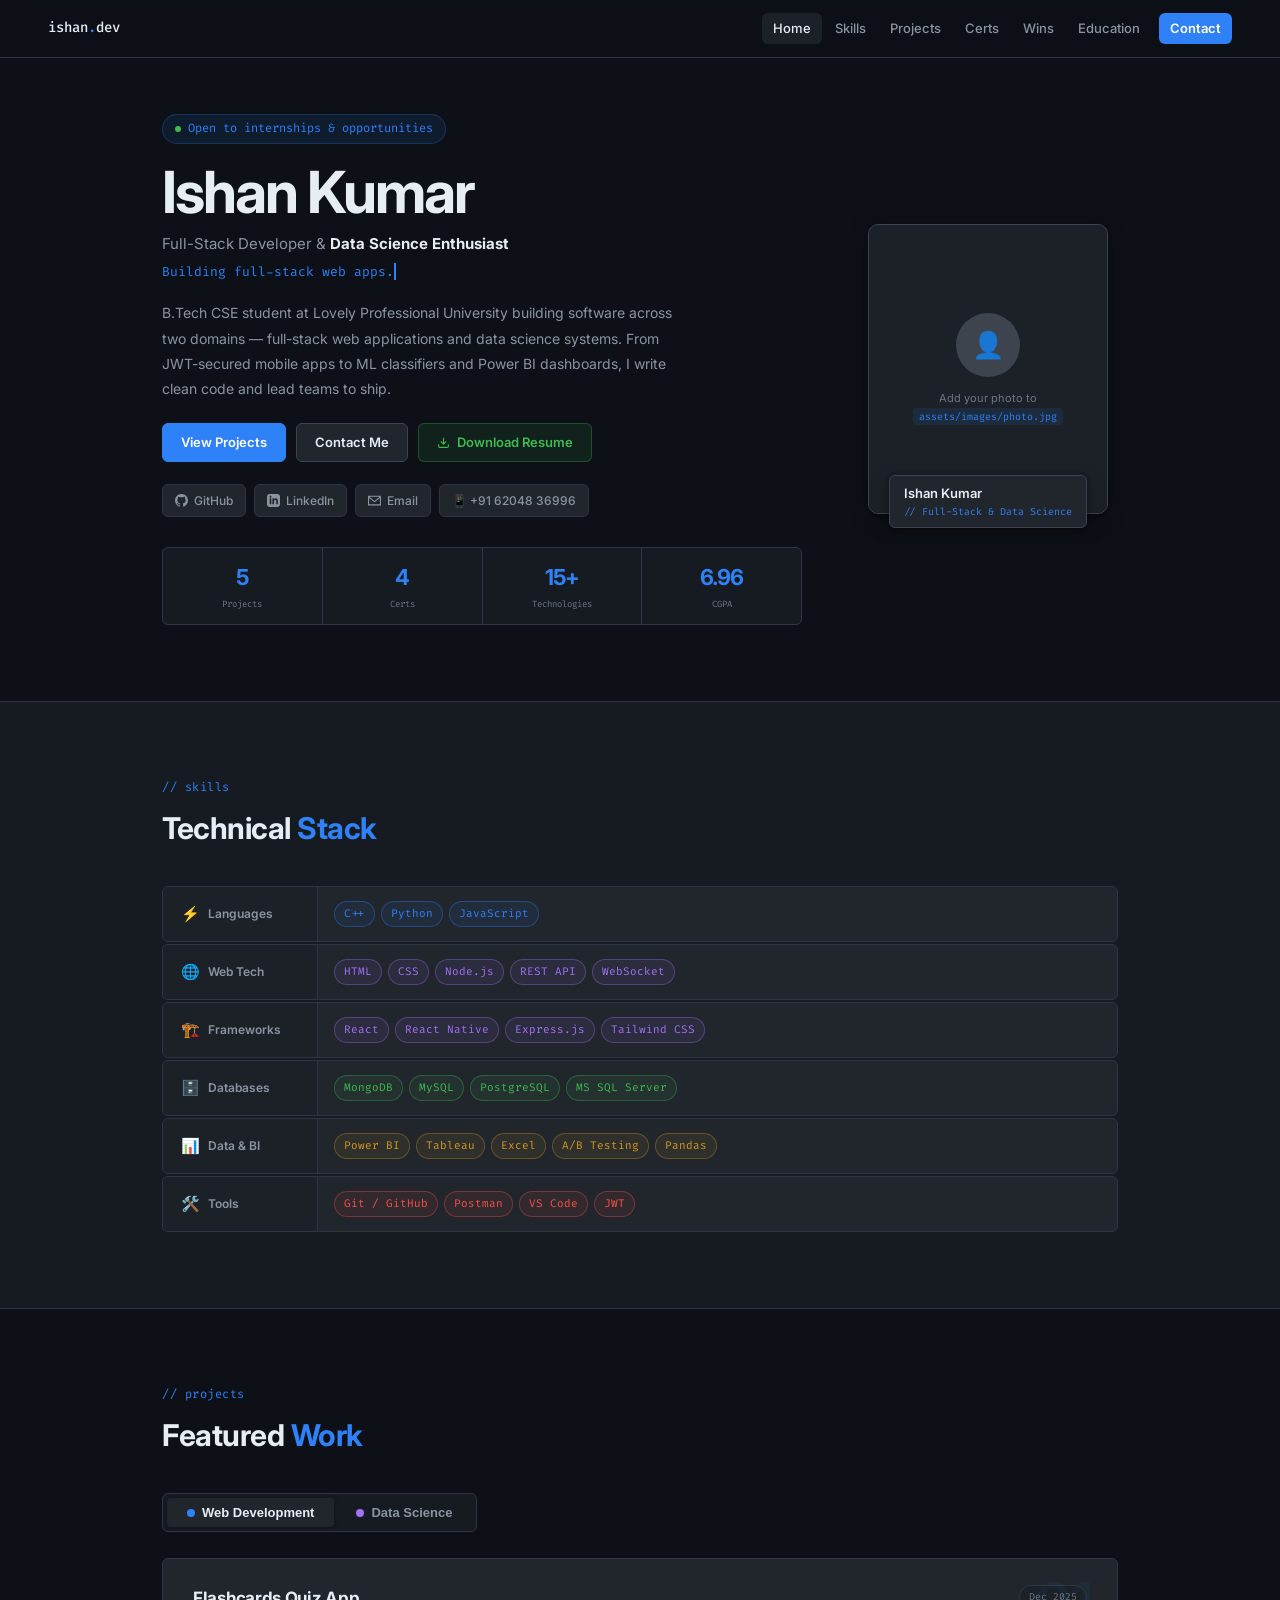
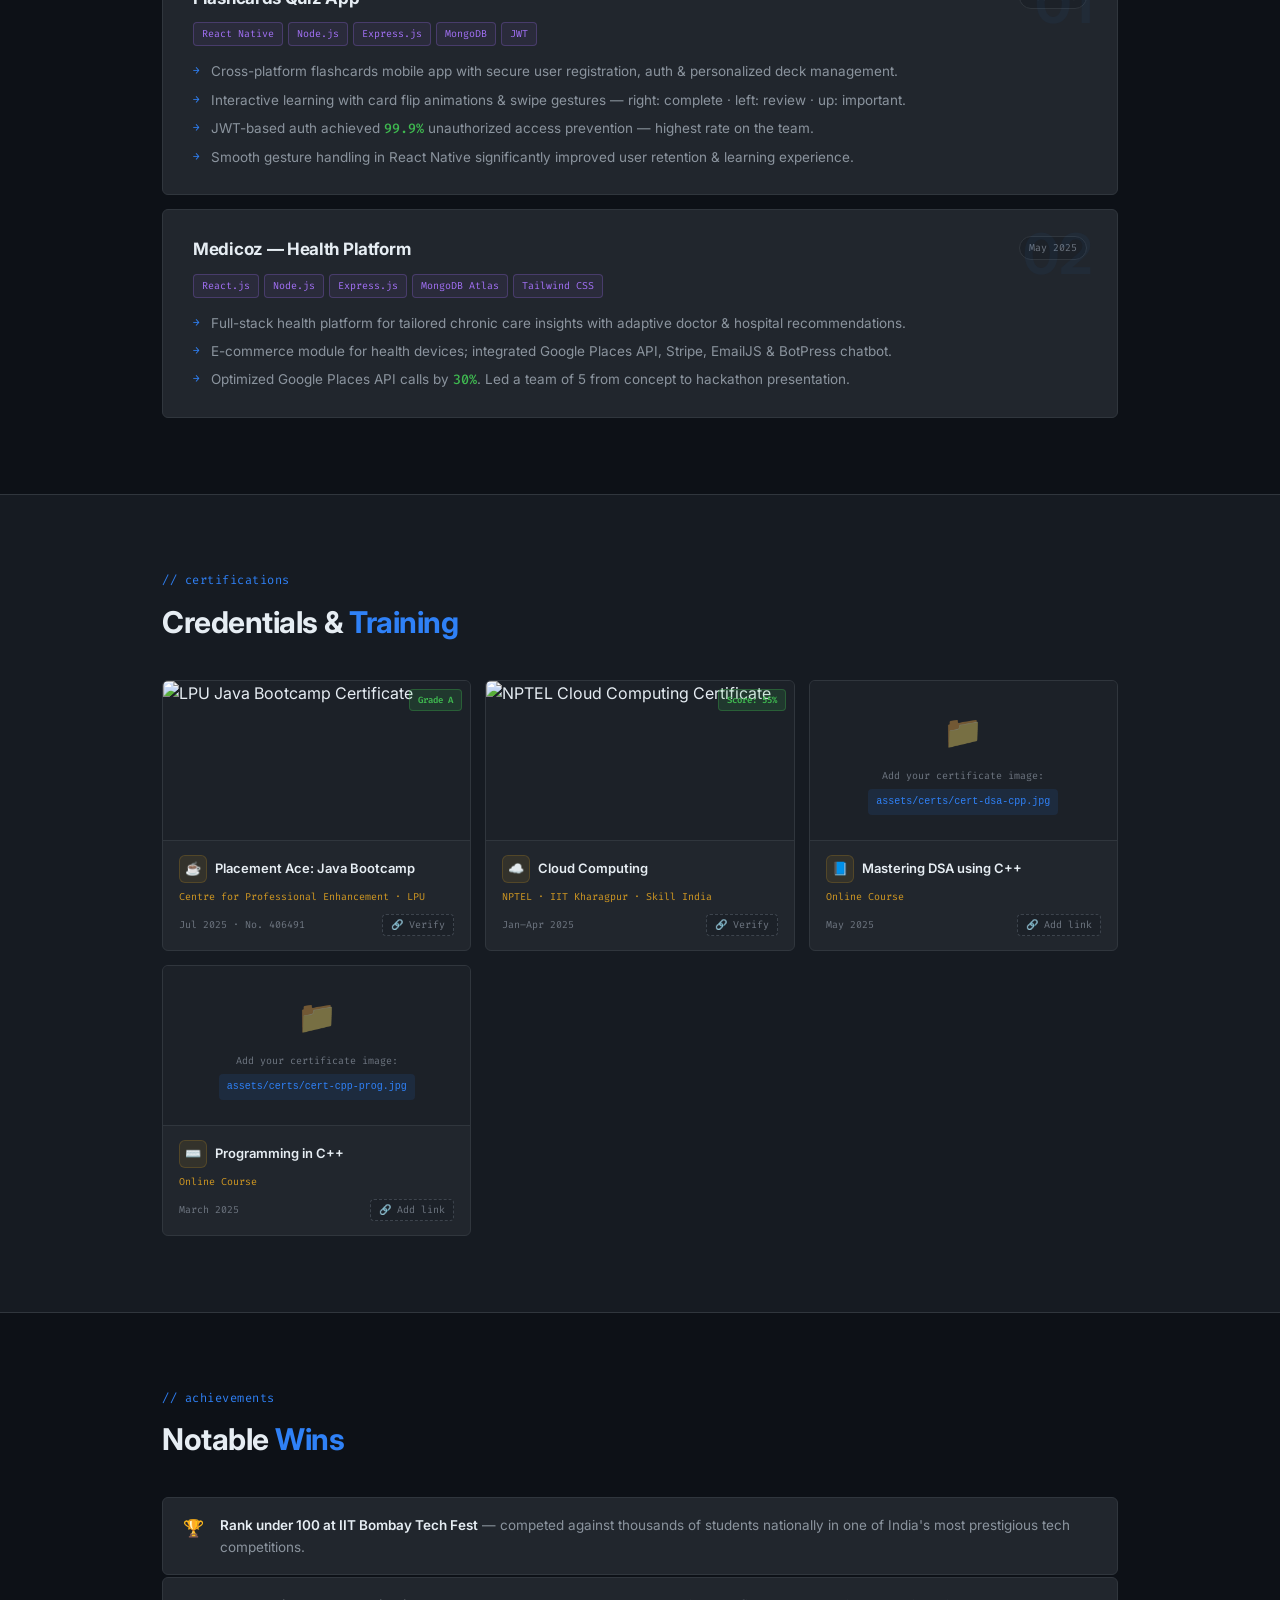
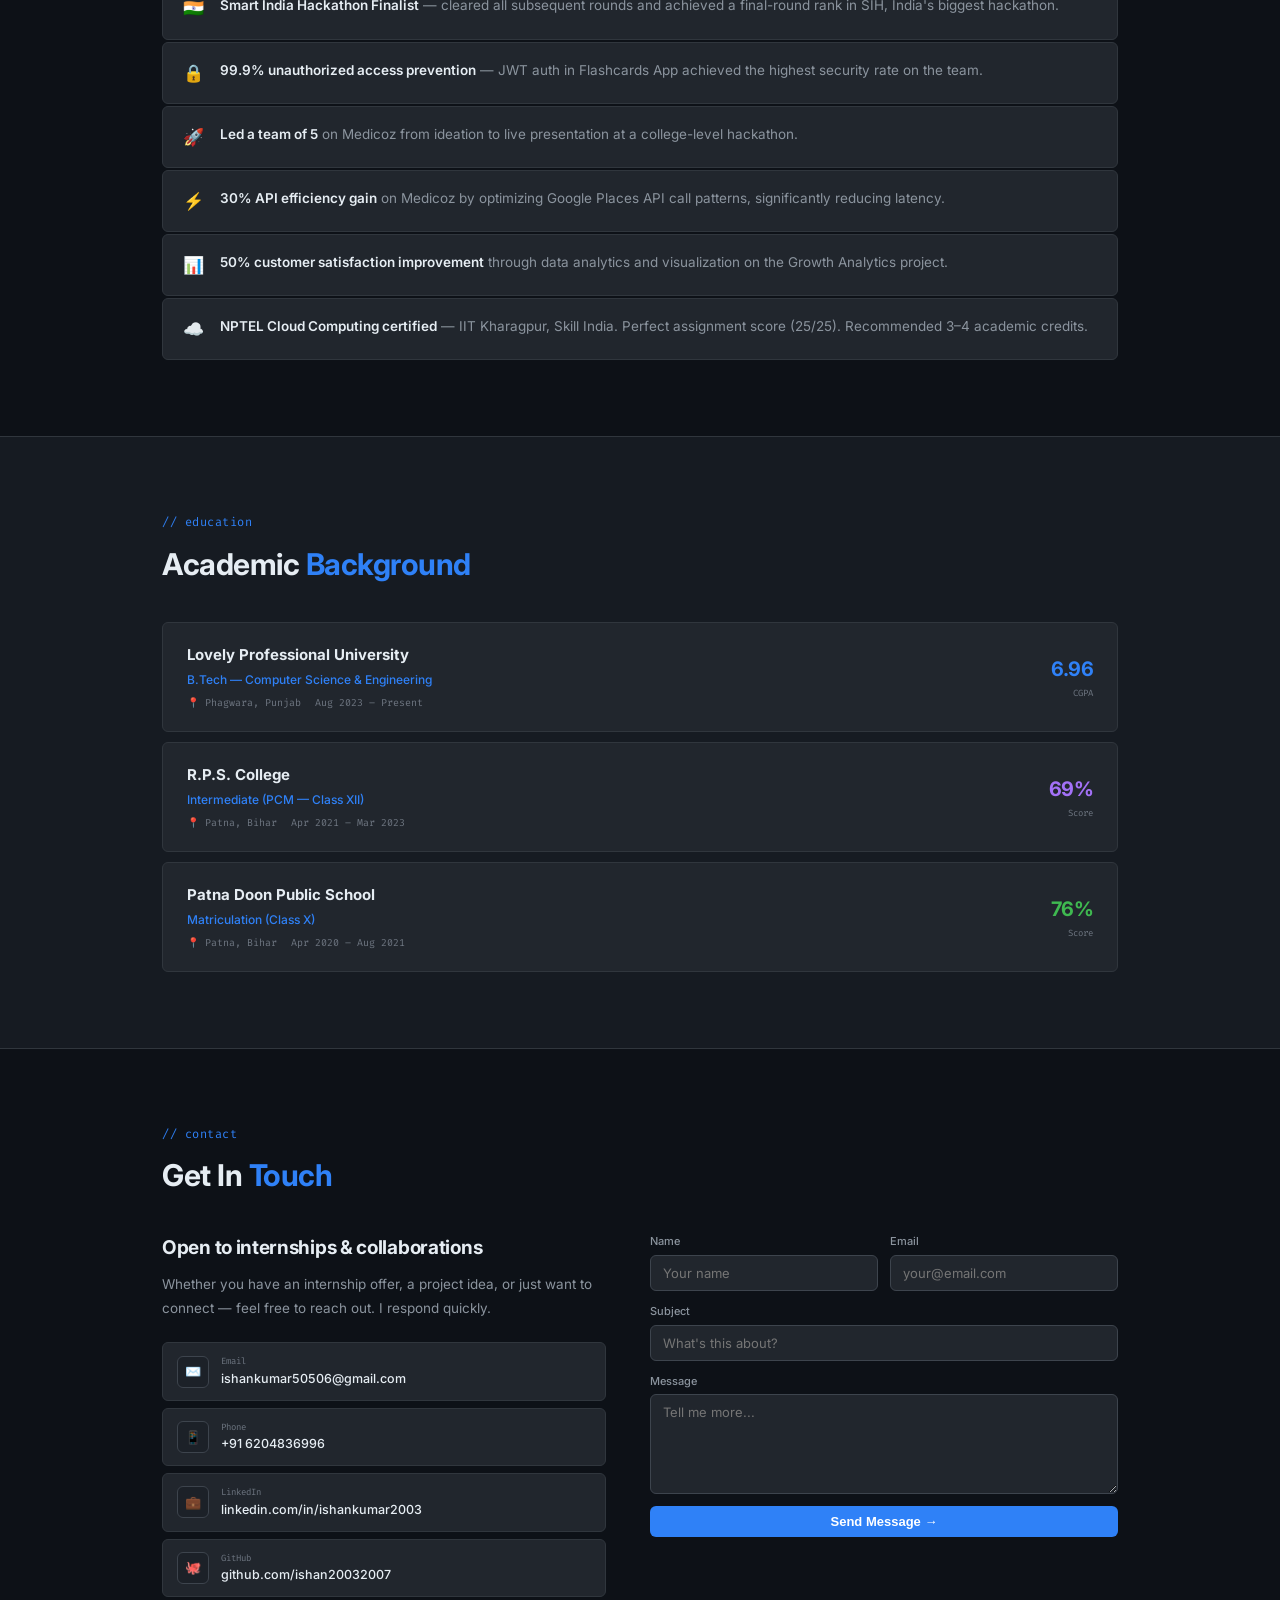
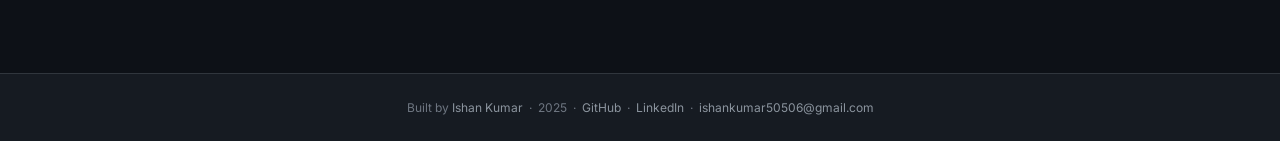
==== index.html @ 3fa55169 "Add files via upload" ====
<!DOCTYPE html>
<html lang="en">
<head>
<meta charset="UTF-8">
<meta name="viewport" content="width=device-width, initial-scale=1.0">
<title>Ishan | Full-Stack & Data Science Developer</title>
<meta name="description" content="Ishan Kumar — B.Tech CSE at LPU. Full-Stack Developer and Data Science enthusiast.">
<link rel="preconnect" href="https://fonts.googleapis.com">
<link href="https://fonts.googleapis.com/css2?family=Inter:wght@300;400;500;600;700&family=Fira+Code:wght@400;500&display=swap" rel="stylesheet">
<link rel="stylesheet" href="style.css">
</head>
<body>

<div id="prog"></div>

<!-- ── HEADER ── -->
<header>
  <div class="logo">ishan<span>.</span>dev</div>
  <nav class="nav-d">
    <a href="#home">Home</a>
    <a href="#skills">Skills</a>
    <a href="#projects">Projects</a>
    <a href="#certifications">Certs</a>
    <a href="#achievements">Wins</a>
    <a href="#education">Education</a>
    <a href="#contact" class="nav-cta">Contact</a>
  </nav>
  <button class="hbg" id="hbg" aria-label="Open menu">
    <span></span><span></span><span></span>
  </button>
</header>

<div class="mob-nav" id="mnav">
  <a href="#home">Home</a>
  <a href="#skills">Skills</a>
  <a href="#projects">Projects</a>
  <a href="#certifications">Certifications</a>
  <a href="#achievements">Achievements</a>
  <a href="#education">Education</a>
  <a href="#contact">Contact</a>
</div>

<!-- ══════════════════════════════════════════
     HERO
══════════════════════════════════════════ -->
<section id="home">
  <div class="wrap">
    <div class="hero-g">

      <div class="hero-left">
        <div class="hero-badge">
          <span class="dot"></span>Open to internships &amp; opportunities
        </div>
        <h1 class="hero-name">Ishan Kumar</h1>
        <p class="hero-sub">Full-Stack Developer &amp; <strong>Data Science Enthusiast</strong></p>
        <div class="hero-tw"><span id="tw" class="tw-c"></span></div>
        <p class="hero-bio">
          B.Tech CSE student at Lovely Professional University building software across two domains —
          full-stack web applications and data science systems. From JWT-secured mobile apps to
          ML classifiers and Power BI dashboards, I write clean code and lead teams to ship.
        </p>

        <div class="hero-btns">
          <a href="#projects" class="btn btn-p">View Projects</a>
          <a href="#contact" class="btn btn-s">Contact Me</a>
          <!--
            ╔═══════════════════════════════════════════════════════╗
            ║  RESUME DOWNLOAD LINK                                 ║
            ║  Replace href="#" with your Google Drive direct link  ║
            ║  Format: https://drive.google.com/uc?export=download  ║
            ║          &id=YOUR_FILE_ID                             ║
            ╚═══════════════════════════════════════════════════════╝
          -->
          <a href="#" class="btn btn-dl" download>
            <svg width="13" height="13" fill="none" stroke="currentColor" stroke-width="2" viewBox="0 0 24 24">
              <path d="M21 15v4a2 2 0 01-2 2H5a2 2 0 01-2-2v-4M7 10l5 5 5-5M12 15V3"/>
            </svg>
            Download Resume
          </a>
        </div>

        <div class="hero-links">
          <a href="https://github.com/ishan20032007" target="_blank" rel="noopener" class="hlink">
            <svg width="13" height="13" viewBox="0 0 24 24" fill="currentColor"><path d="M12 0c-6.626 0-12 5.373-12 12 0 5.302 3.438 9.8 8.207 11.387.599.111.793-.261.793-.577v-2.234c-3.338.726-4.033-1.416-4.033-1.416-.546-1.387-1.333-1.756-1.333-1.756-1.089-.745.083-.729.083-.729 1.205.084 1.839 1.237 1.839 1.237 1.07 1.834 2.807 1.304 3.492.997.107-.775.418-1.305.762-1.604-2.665-.305-5.467-1.334-5.467-5.931 0-1.311.469-2.381 1.236-3.221-.124-.303-.535-1.524.117-3.176 0 0 1.008-.322 3.301 1.23.957-.266 1.983-.399 3.003-.404 1.02.005 2.047.138 3.006.404 2.291-1.552 3.297-1.23 3.297-1.23.653 1.653.242 2.874.118 3.176.77.84 1.235 1.911 1.235 3.221 0 4.609-2.807 5.624-5.479 5.921.43.372.823 1.102.823 2.222v3.293c0 .319.192.694.801.576 4.765-1.589 8.199-6.086 8.199-11.386 0-6.627-5.373-12-12-12z"/></svg>
            GitHub
          </a>
          <a href="https://www.linkedin.com/in/ishankumar2003/" target="_blank" rel="noopener" class="hlink">
            <svg width="13" height="13" viewBox="0 0 24 24" fill="currentColor"><path d="M19 0h-14c-2.761 0-5 2.239-5 5v14c0 2.761 2.239 5 5 5h14c2.762 0 5-2.239 5-5v-14c0-2.761-2.238-5-5-5zm-11 19h-3v-11h3v11zm-1.5-12.268c-.966 0-1.75-.79-1.75-1.764s.784-1.764 1.75-1.764 1.75.79 1.75 1.764-.783 1.764-1.75 1.764zm13.5 12.268h-3v-5.604c0-3.368-4-3.113-4 0v5.604h-3v-11h3v1.765c1.396-2.586 7-2.777 7 2.476v6.759z"/></svg>
            LinkedIn
          </a>
          <a href="mailto:ishankumar50506@gmail.com" class="hlink">
            <svg width="13" height="13" viewBox="0 0 24 24" fill="currentColor"><path d="M0 3v18h24v-18h-24zm21.518 2l-9.518 7.713-9.518-7.713h19.036zm-19.518 14v-11.817l10 8.104 10-8.104v11.817h-20z"/></svg>
            Email
          </a>
          <a href="tel:+916204836996" class="hlink">📱 +91 62048 36996</a>
        </div>

        <div class="hstats">
          <div class="hs"><div class="hs-n">5</div><div class="hs-l">Projects</div></div>
          <div class="hs"><div class="hs-n">4</div><div class="hs-l">Certs</div></div>
          <div class="hs"><div class="hs-n">15+</div><div class="hs-l">Technologies</div></div>
          <div class="hs"><div class="hs-n">6.96</div><div class="hs-l">CGPA</div></div>
        </div>
      </div><!-- /hero-left -->

      <!-- ╔══════════════════════════════════════════════╗
           ║  YOUR PHOTO                                  ║
           ║  Step 1: Put your photo file inside:         ║
           ║          assets/images/                      ║
           ║  Step 2: Replace "photo.jpg" below with      ║
           ║          your actual filename, e.g:          ║
           ║          assets/images/ishan.jpg             ║
           ╚══════════════════════════════════════════════╝ -->
      <div class="hero-photo reveal">
        <div class="pframe">
          <img
            src="assets/images/Photo.jpeg"
            alt="Ishan Kumar"
            onerror="this.style.display='none'; document.getElementById('photo-ph').style.display='flex';"
          >
          <div class="photo-ph" id="photo-ph">
            <div class="ph-av">👤</div>
            <p>Add your photo to<br><code>assets/images/photo.jpg</code></p>
          </div>
        </div>
        <div class="pinfo">
          <div class="pi-n">Ishan Kumar</div>
          <div class="pi-r">// Full-Stack &amp; Data Science</div>
        </div>
      </div>

    </div><!-- /hero-g -->
  </div>
</section>

<!-- ══════════════════════════════════════════
     SKILLS
══════════════════════════════════════════ -->
<section id="skills">
  <div class="wrap">
    <div class="reveal">
      <div class="sec-label">// skills</div>
      <h2 class="sec-title">Technical <span>Stack</span></h2>
    </div>
    <div class="sk-table">
      <div class="sk-row reveal">
        <div class="sk-lbl"><em>⚡</em> Languages</div>
        <div class="sk-tags">
          <span class="tag t-b">C++</span>
          <span class="tag t-b">Python</span>
          <span class="tag t-b">JavaScript</span>
        </div>
      </div>
      <div class="sk-row reveal d1">
        <div class="sk-lbl"><em>🌐</em> Web Tech</div>
        <div class="sk-tags">
          <span class="tag t-p">HTML</span>
          <span class="tag t-p">CSS</span>
          <span class="tag t-p">Node.js</span>
          <span class="tag t-p">REST API</span>
          <span class="tag t-p">WebSocket</span>
        </div>
      </div>
      <div class="sk-row reveal d2">
        <div class="sk-lbl"><em>🏗️</em> Frameworks</div>
        <div class="sk-tags">
          <span class="tag t-p">React</span>
          <span class="tag t-p">React Native</span>
          <span class="tag t-p">Express.js</span>
          <span class="tag t-p">Tailwind CSS</span>
        </div>
      </div>
      <div class="sk-row reveal d3">
        <div class="sk-lbl"><em>🗄️</em> Databases</div>
        <div class="sk-tags">
          <span class="tag t-g">MongoDB</span>
          <span class="tag t-g">MySQL</span>
          <span class="tag t-g">PostgreSQL</span>
          <span class="tag t-g">MS SQL Server</span>
        </div>
      </div>
      <div class="sk-row reveal d4">
        <div class="sk-lbl"><em>📊</em> Data &amp; BI</div>
        <div class="sk-tags">
          <span class="tag t-o">Power BI</span>
          <span class="tag t-o">Tableau</span>
          <span class="tag t-o">Excel</span>
          <span class="tag t-o">A/B Testing</span>
          <span class="tag t-o">Pandas</span>
        </div>
      </div>
      <div class="sk-row reveal">
        <div class="sk-lbl"><em>🛠️</em> Tools</div>
        <div class="sk-tags">
          <span class="tag t-r">Git / GitHub</span>
          <span class="tag t-r">Postman</span>
          <span class="tag t-r">VS Code</span>
          <span class="tag t-r">JWT</span>
        </div>
      </div>
    </div>
  </div>
</section>

<!-- ══════════════════════════════════════════
     PROJECTS
══════════════════════════════════════════ -->
<section id="projects">
  <div class="wrap">
    <div class="reveal">
      <div class="sec-label">// projects</div>
      <h2 class="sec-title">Featured <span>Work</span></h2>
    </div>

    <div class="ptabs reveal">
      <button class="ptab active" onclick="switchTab('wd', this)">
        <span class="tdot"></span> Web Development
      </button>
      <button class="ptab" onclick="switchTab('ds', this)">
        <span class="tdot"></span> Data Science
      </button>
    </div>

    <!-- WEB DEV PANEL -->
    <div class="ppanel active" id="panel-wd">

      <div class="pcard reveal">
        <div class="pbgn">01</div>
        <div class="ptop">
          <div class="pname">Flashcards Quiz App</div>
          <span class="pdate">Dec 2025</span>
        </div>
        <div class="pstack">
          <span class="pt">React Native</span><span class="pt">Node.js</span>
          <span class="pt">Express.js</span><span class="pt">MongoDB</span><span class="pt">JWT</span>
        </div>
        <ul class="pbullets">
          <li>Cross-platform flashcards mobile app with secure user registration, auth &amp; personalized deck management.</li>
          <li>Interactive learning with card flip animations &amp; swipe gestures — right: complete · left: review · up: important.</li>
          <li>JWT-based auth achieved <span class="hl">99.9%</span> unauthorized access prevention — highest rate on the team.</li>
          <li>Smooth gesture handling in React Native significantly improved user retention &amp; learning experience.</li>
        </ul>
      </div>

      <div class="pcard reveal d1">
        <div class="pbgn">02</div>
        <div class="ptop">
          <div class="pname">Medicoz — Health Platform</div>
          <span class="pdate">May 2025</span>
        </div>
        <div class="pstack">
          <span class="pt">React.js</span><span class="pt">Node.js</span>
          <span class="pt">Express.js</span><span class="pt">MongoDB Atlas</span><span class="pt">Tailwind CSS</span>
        </div>
        <ul class="pbullets">
          <li>Full-stack health platform for tailored chronic care insights with adaptive doctor &amp; hospital recommendations.</li>
          <li>E-commerce module for health devices; integrated Google Places API, Stripe, EmailJS &amp; BotPress chatbot.</li>
          <li>Optimized Google Places API calls by <span class="hl">30%</span>. Led a team of 5 from concept to hackathon presentation.</li>
        </ul>
      </div>

    </div><!-- /panel-wd -->

    <!-- DATA SCIENCE PANEL -->
    <div class="ppanel" id="panel-ds">

      <div class="pcard pcard-ds reveal">
        <div class="pbgn">01</div>
        <div class="ptop">
          <div class="pname">Checkout Experiment &amp; Growth Analytics</div>
          <span class="pdate">Aug 2025</span>
        </div>
        <div class="pstack">
          <span class="pt">Python</span><span class="pt">Pandas</span>
          <span class="pt">Power BI</span><span class="pt">A/B Testing</span>
        </div>
        <ul class="pbullets">
          <li>Analyzed customer behaviour and visualized key metrics — improved satisfaction &amp; loyalty by <span class="hl">50%</span>.</li>
          <li>Identified popular product categories enabling targeted marketing and personalized promotions.</li>
          <li>Revamped inventory management by forecasting demand, cutting wastage by <span class="hl">30%</span>.</li>
          <li>Leveraged data analytics to identify emerging trends — contributed to a <span class="hl">15%</span> increase in market share.</li>
        </ul>
      </div>


  </div>
</section>

<!-- ══════════════════════════════════════════
     CERTIFICATIONS
══════════════════════════════════════════ -->
<section id="certifications">
  <div class="wrap">
    <div class="reveal">
      <div class="sec-label">// certifications</div>
      <h2 class="sec-title">Credentials &amp; <span>Training</span></h2>
    </div>
    <div class="certs-g">

      <!-- CERT 1: LPU Java Bootcamp (image already in assets) -->
      <div class="cert-card reveal">
        <div class="cert-img-area">
          <img src="assets/certs/cert-lpu-java-bootcamp.png" alt="LPU Java Bootcamp Certificate">
          <span class="cert-badge">Grade A</span>
        </div>
        <div class="cert-bd">
          <div class="cert-row">
            <div class="cert-ic">☕</div>
            <div class="cert-nm">Placement Ace: Java Bootcamp</div>
          </div>
          <div class="cert-org">Centre for Professional Enhancement · LPU</div>
          <div class="cert-ft">
            <span class="cert-dt">Jul 2025 · No. 406491</span>
            <!-- Replace href="#" with your certificate verify URL -->
            <a href="#" class="cert-lk">🔗 Verify</a>
          </div>
        </div>
      </div>

      <!-- CERT 2: NPTEL Cloud Computing (image already in assets) -->
      <div class="cert-card reveal d1">
        <div class="cert-img-area">
          <img src="assets/certs/cert-nptel-cloud.png" alt="NPTEL Cloud Computing Certificate">
          <span class="cert-badge">Score: 55%</span>
        </div>
        <div class="cert-bd">
          <div class="cert-row">
            <div class="cert-ic">☁️</div>
            <div class="cert-nm">Cloud Computing</div>
          </div>
          <div class="cert-org">NPTEL · IIT Kharagpur · Skill India</div>
          <div class="cert-ft">
            <span class="cert-dt">Jan–Apr 2025</span>
            <!-- Replace href="#" with your NPTEL verify URL -->
            <a href="#" class="cert-lk">🔗 Verify</a>
          </div>
        </div>
      </div>

      <!-- ╔══════════════════════════════════════════════════════╗
           ║  CERT 3: DSA with C++                               ║
           ║  Step 1: Copy your certificate image into:          ║
           ║          assets/certs/cert-dsa-cpp.jpg              ║
           ║          (can be .jpg, .jpeg, or .png)              ║
           ║  Step 2: Update src below to match your filename    ║
           ╚══════════════════════════════════════════════════════╝ -->
      <div class="cert-card reveal d2">
        <div class="cert-img-area">
          <img
            src="assets/certs/cert-dsa-cpp.jpg"
            alt="DSA C++ Certificate"
            onerror="this.style.display='none'; document.getElementById('ph-dsa').style.display='flex';"
          >
          <div class="cert-ph-inner" id="ph-dsa">
            <div class="ph-upload-icon">📁</div>
            <div class="ph-upload-text">
              Add your certificate image:<br>
              <code>assets/certs/cert-dsa-cpp.jpg</code>
            </div>
          </div>
        </div>
        <div class="cert-bd">
          <div class="cert-row">
            <div class="cert-ic">📘</div>
            <div class="cert-nm">Mastering DSA using C++</div>
          </div>
          <div class="cert-org">Online Course</div>
          <div class="cert-ft">
            <span class="cert-dt">May 2025</span>
            <!-- Replace href="#" with certificate link -->
            <a href="#" class="cert-lk">🔗 Add link</a>
          </div>
        </div>
      </div>

      <!-- ╔══════════════════════════════════════════════════════╗
           ║  CERT 4: Programming in C++                         ║
           ║  Step 1: Copy your certificate image into:          ║
           ║          assets/certs/cert-cpp-prog.jpg             ║
           ║          (can be .jpg, .jpeg, or .png)              ║
           ║  Step 2: Update src below to match your filename    ║
           ╚══════════════════════════════════════════════════════╝ -->
      <div class="cert-card reveal d3">
        <div class="cert-img-area">
          <img
            src="assets/certs/cert-cpp-prog.jpg"
            alt="Programming in C++ Certificate"
            onerror="this.style.display='none'; document.getElementById('ph-cpp').style.display='flex';"
          >
          <div class="cert-ph-inner" id="ph-cpp">
            <div class="ph-upload-icon">📁</div>
            <div class="ph-upload-text">
              Add your certificate image:<br>
              <code>assets/certs/cert-cpp-prog.jpg</code>
            </div>
          </div>
        </div>
        <div class="cert-bd">
          <div class="cert-row">
            <div class="cert-ic">⌨️</div>
            <div class="cert-nm">Programming in C++</div>
          </div>
          <div class="cert-org">Online Course</div>
          <div class="cert-ft">
            <span class="cert-dt">March 2025</span>
            <!-- Replace href="#" with certificate link -->
            <a href="#" class="cert-lk">🔗 Add link</a>
          </div>
        </div>
      </div>

    </div>
  </div>
</section>

<!-- ══════════════════════════════════════════
     ACHIEVEMENTS
══════════════════════════════════════════ -->
<section id="achievements">
  <div class="wrap">
    <div class="reveal">
      <div class="sec-label">// achievements</div>
      <h2 class="sec-title">Notable <span>Wins</span></h2>
    </div>
    <div class="ach-list">
      <div class="ach-item reveal">
        <span class="ach-i">🏆</span>
        <div class="ach-t"><strong>Rank under 100 at IIT Bombay Tech Fest</strong> — competed against thousands of students nationally in one of India's most prestigious tech competitions.</div>
      </div>
      <div class="ach-item reveal d1">
        <span class="ach-i">🇮🇳</span>
        <div class="ach-t"><strong>Smart India Hackathon Finalist</strong> — cleared all subsequent rounds and achieved a final-round rank in SIH, India's biggest hackathon.</div>
      </div>
      <div class="ach-item reveal d2">
        <span class="ach-i">🔒</span>
        <div class="ach-t"><strong>99.9% unauthorized access prevention</strong> — JWT auth in Flashcards App achieved the highest security rate on the team.</div>
      </div>
      <div class="ach-item reveal d3">
        <span class="ach-i">🚀</span>
        <div class="ach-t"><strong>Led a team of 5</strong> on Medicoz from ideation to live presentation at a college-level hackathon.</div>
      </div>
      <div class="ach-item reveal d4">
        <span class="ach-i">⚡</span>
        <div class="ach-t"><strong>30% API efficiency gain</strong> on Medicoz by optimizing Google Places API call patterns, significantly reducing latency.</div>
      </div>
      <div class="ach-item reveal">
        <span class="ach-i">📊</span>
        <div class="ach-t"><strong>50% customer satisfaction improvement</strong> through data analytics and visualization on the Growth Analytics project.</div>
      </div>
      <div class="ach-item reveal d1">
        <span class="ach-i">☁️</span>
        <div class="ach-t"><strong>NPTEL Cloud Computing certified</strong> — IIT Kharagpur, Skill India. Perfect assignment score (25/25). Recommended 3–4 academic credits.</div>
      </div>
    </div>
  </div>
</section>

<!-- ══════════════════════════════════════════
     EDUCATION
══════════════════════════════════════════ -->
<section id="education">
  <div class="wrap">
    <div class="reveal">
      <div class="sec-label">// education</div>
      <h2 class="sec-title">Academic <span>Background</span></h2>
    </div>
    <div class="edu-list">
      <div class="edu-card reveal">
        <div>
          <div class="edu-sch">Lovely Professional University</div>
          <div class="edu-deg">B.Tech — Computer Science &amp; Engineering</div>
          <div class="edu-meta">
            <span>📍 Phagwara, Punjab</span>
            <span>Aug 2023 – Present</span>
          </div>
        </div>
        <div>
          <div class="edu-sc">6.96</div>
          <div class="edu-sl">CGPA</div>
        </div>
      </div>
      <div class="edu-card reveal d1">
        <div>
          <div class="edu-sch">R.P.S. College</div>
          <div class="edu-deg">Intermediate (PCM — Class XII)</div>
          <div class="edu-meta">
            <span>📍 Patna, Bihar</span>
            <span>Apr 2021 – Mar 2023</span>
          </div>
        </div>
        <div>
          <div class="edu-sc">69%</div>
          <div class="edu-sl">Score</div>
        </div>
      </div>
      <div class="edu-card reveal d2">
        <div>
          <div class="edu-sch">Patna Doon Public School</div>
          <div class="edu-deg">Matriculation (Class X)</div>
          <div class="edu-meta">
            <span>📍 Patna, Bihar</span>
            <span>Apr 2020 – Aug 2021</span>
          </div>
        </div>
        <div>
          <div class="edu-sc">76%</div>
          <div class="edu-sl">Score</div>
        </div>
      </div>
    </div>
  </div>
</section>

<!-- ══════════════════════════════════════════
     CONTACT
══════════════════════════════════════════ -->
<section id="contact">
  <div class="wrap">
    <div class="reveal">
      <div class="sec-label">// contact</div>
      <h2 class="sec-title">Get In <span>Touch</span></h2>
    </div>
    <div class="contact-g">
      <div class="reveal">
        <h3>Open to internships &amp; collaborations</h3>
        <p>Whether you have an internship offer, a project idea, or just want to connect — feel free to reach out. I respond quickly.</p>
        <div class="clinks">
          <a href="mailto:ishankumar50506@gmail.com" class="cl-item">
            <div class="ci-icon">✉️</div>
            <div><div class="cl-label">Email</div><div class="cl-val">ishankumar50506@gmail.com</div></div>
          </a>
          <a href="tel:+916204836996" class="cl-item">
            <div class="ci-icon">📱</div>
            <div><div class="cl-label">Phone</div><div class="cl-val">+91 6204836996</div></div>
          </a>
          <a href="https://www.linkedin.com/in/ishankumar2003/" target="_blank" rel="noopener" class="cl-item">
            <div class="ci-icon">💼</div>
            <div><div class="cl-label">LinkedIn</div><div class="cl-val">linkedin.com/in/ishankumar2003</div></div>
          </a>
          <a href="https://github.com/ishan20032007" target="_blank" rel="noopener" class="cl-item">
            <div class="ci-icon">🐙</div>
            <div><div class="cl-label">GitHub</div><div class="cl-val">github.com/ishan20032007</div></div>
          </a>
        </div>
      </div>

      <div class="form-wrap reveal d2">
        <div class="form-row">
          <div class="fg"><label>Name</label><input id="fn" type="text" placeholder="Your name"></div>
          <div class="fg"><label>Email</label><input id="fe" type="email" placeholder="your@email.com"></div>
        </div>
        <div class="fg"><label>Subject</label><input id="fs" type="text" placeholder="What's this about?"></div>
        <div class="fg"><label>Message</label><textarea id="fm" placeholder="Tell me more..."></textarea></div>
        <div id="fstatus"></div>
        <button class="btn btn-p btn-full" onclick="send()">Send Message →</button>
      </div>
    </div>
  </div>
</section>

<!-- FOOTER -->
<footer>
  <div class="wrap">
    <p>
      Built by <a href="#home">Ishan Kumar</a> &nbsp;·&nbsp; 2025 &nbsp;·&nbsp;
      <a href="https://github.com/ishan20032007" target="_blank" rel="noopener">GitHub</a> &nbsp;·&nbsp;
      <a href="https://www.linkedin.com/in/ishankumar2003/" target="_blank" rel="noopener">LinkedIn</a> &nbsp;·&nbsp;
      <a href="mailto:ishankumar50506@gmail.com">ishankumar50506@gmail.com</a>
    </p>
  </div>
</footer>

<button id="btt" onclick="scrollTo({top:0, behavior:'smooth'})" title="Back to top">↑</button>

<script src="script.js"></script>
</body>
</html>
---- style.css ----
/* ─────────────────────────────────────
   TOKENS
───────────────────────────────────── */
:root {
  --bg:      #0d1117;
  --bg2:     #161b22;
  --bg3:     #1c2128;
  --card:    #21262d;
  --border:  #30363d;
  --border2: #3d444d;
  --blue:    #2f81f7;
  --blue-d:  #1f6feb;
  --purple:  #a371f7;
  --green:   #3fb950;
  --orange:  #d29922;
  --red:     #f85149;
  --teal:    #39d2c0;
  --text:    #e6edf3;
  --text2:   #8b949e;
  --text3:   #6e7681;
  --sans:    'Inter', sans-serif;
  --mono:    'Fira Code', monospace;
  --r:       6px;
  --sh:      0 1px 4px rgba(0,0,0,.4), 0 4px 20px rgba(0,0,0,.25);
}

/* ─────────────────────────────────────
   RESET
───────────────────────────────────── */
*, *::before, *::after { margin: 0; padding: 0; box-sizing: border-box; }
html { scroll-behavior: smooth; }
body { font-family: var(--sans); background: var(--bg); color: var(--text); line-height: 1.6; overflow-x: hidden; }
a { color: var(--blue); text-decoration: none; }
a:hover { text-decoration: underline; }
img { display: block; max-width: 100%; }

/* ─────────────────────────────────────
   SCROLL PROGRESS
───────────────────────────────────── */
#prog {
  position: fixed; top: 0; left: 0; height: 2px;
  background: linear-gradient(90deg, var(--blue), var(--purple));
  z-index: 2000; width: 0; transition: width .1s linear;
}

/* ─────────────────────────────────────
   HEADER / NAV
───────────────────────────────────── */
header {
  position: fixed; top: 0; left: 0; right: 0; z-index: 1000;
  height: 58px; display: flex; align-items: center; justify-content: space-between;
  padding: 0 48px;
  background: rgba(13,17,23,.92); backdrop-filter: blur(14px);
  border-bottom: 1px solid var(--border);
}
.logo { font-family: var(--mono); font-size: 14px; color: var(--text); font-weight: 500; }
.logo span { color: var(--blue); }

.nav-d { display: flex; align-items: center; gap: 2px; }
.nav-d a {
  padding: 5px 11px; border-radius: var(--r);
  font-size: 13px; font-weight: 500; color: var(--text2); transition: all .15s;
}
.nav-d a:hover, .nav-d a.active { color: var(--text); background: var(--bg3); text-decoration: none; }
.nav-cta { background: var(--blue) !important; color: #fff !important; font-weight: 600 !important; margin-left: 6px; }
.nav-cta:hover { background: var(--blue-d) !important; }

.hbg {
  display: none; flex-direction: column; gap: 4px;
  background: none; border: none; cursor: pointer; padding: 4px;
}
.hbg span { width: 20px; height: 2px; background: var(--text2); display: block; border-radius: 2px; transition: .3s; }

.mob-nav {
  display: none; position: fixed; top: 58px; left: 0; right: 0;
  background: var(--bg2); border-bottom: 1px solid var(--border);
  padding: 12px 20px; flex-direction: column; gap: 2px; z-index: 999;
}
.mob-nav.open { display: flex; }
.mob-nav a {
  padding: 9px 12px; border-radius: var(--r);
  font-size: 14px; color: var(--text2);
}
.mob-nav a:hover { background: var(--card); color: var(--text); text-decoration: none; }

/* ─────────────────────────────────────
   LAYOUT
───────────────────────────────────── */
.wrap { max-width: 1020px; margin: 0 auto; padding: 0 32px; }
section { padding: 76px 0; border-top: 1px solid var(--border); }
#home { border-top: none; padding-top: 114px; }
.sec-label { font-family: var(--mono); font-size: 12px; color: var(--blue); letter-spacing: .5px; margin-bottom: 7px; }
.sec-title { font-size: clamp(22px, 3.5vw, 30px); font-weight: 700; letter-spacing: -.5px; margin-bottom: 34px; }
.sec-title span { color: var(--blue); }

/* ─────────────────────────────────────
   HERO
───────────────────────────────────── */
.hero-g {
  display: grid; grid-template-columns: 1fr 260px;
  gap: 56px; align-items: center;
}
.hero-badge {
  display: inline-flex; align-items: center; gap: 7px;
  padding: 4px 12px; margin-bottom: 18px;
  background: rgba(47,129,247,.1); border: 1px solid rgba(47,129,247,.25);
  border-radius: 20px; font-family: var(--mono); font-size: 12px; color: var(--blue);
}
.dot {
  width: 6px; height: 6px; border-radius: 50%;
  background: var(--green); animation: pulse 2s infinite;
}
@keyframes pulse { 0%,100% { opacity: 1; } 50% { opacity: .3; } }

.hero-name { font-size: clamp(34px, 5.5vw, 58px); font-weight: 700; letter-spacing: -2px; line-height: 1.05; margin-bottom: 10px; }
.hero-sub { font-size: 15px; color: var(--text2); margin-bottom: 6px; }
.hero-sub strong { color: var(--text); }
.hero-tw { font-family: var(--mono); font-size: 13px; color: var(--blue); min-height: 22px; margin-bottom: 16px; }
.tw-c { border-right: 2px solid var(--blue); animation: blink .7s step-end infinite; }
@keyframes blink { 50% { border-color: transparent; } }
.hero-bio { font-size: 14px; color: var(--text2); line-height: 1.8; max-width: 520px; margin-bottom: 22px; }

.hero-btns { display: flex; gap: 10px; flex-wrap: wrap; margin-bottom: 22px; }
.btn {
  display: inline-flex; align-items: center; gap: 7px;
  padding: 8px 18px; border-radius: var(--r);
  font-size: 13px; font-weight: 600; cursor: pointer;
  transition: all .15s; border: 1px solid transparent; text-decoration: none;
}
.btn:hover { text-decoration: none; }
.btn-p  { background: var(--blue); color: #fff; border-color: var(--blue); }
.btn-p:hover { background: var(--blue-d); }
.btn-s  { background: var(--card); color: var(--text); border-color: var(--border2); }
.btn-s:hover { background: var(--bg3); border-color: var(--text3); }
.btn-dl { background: rgba(63,185,80,.1); color: var(--green); border-color: rgba(63,185,80,.3); }
.btn-dl:hover { background: rgba(63,185,80,.18); }
.btn-full { width: 100%; justify-content: center; border: none; }

.hero-links { display: flex; gap: 8px; flex-wrap: wrap; margin-bottom: 30px; }
.hlink {
  display: inline-flex; align-items: center; gap: 6px;
  padding: 6px 12px; border-radius: var(--r);
  font-size: 12px; color: var(--text2); font-weight: 500;
  background: var(--card); border: 1px solid var(--border); transition: all .15s;
}
.hlink:hover { color: var(--text); border-color: var(--border2); text-decoration: none; }

.hstats {
  display: grid; grid-template-columns: repeat(4, 1fr);
  background: var(--border); border: 1px solid var(--border);
  border-radius: var(--r); overflow: hidden; gap: 1px;
}
.hs { background: var(--bg2); padding: 12px 8px; text-align: center; }
.hs-n { font-size: 22px; font-weight: 700; color: var(--blue); letter-spacing: -1px; }
.hs-l { font-size: 9px; color: var(--text3); margin-top: 2px; font-family: var(--mono); }

/* ─────────────────────────────────────
   HERO PHOTO
───────────────────────────────────── */
.hero-photo { position: relative; display: flex; justify-content: center; }
.pframe {
  width: 240px; height: 290px; border-radius: 10px; overflow: hidden;
  border: 1px solid var(--border2); background: var(--card); box-shadow: var(--sh);
  position: relative;
}
.pframe img { width: 100%; height: 100%; object-fit: cover; object-position: top center; display: block; }
.photo-ph {
  display: none; width: 100%; height: 100%;
  flex-direction: column; align-items: center; justify-content: center; gap: 12px;
  background: var(--bg3); color: var(--text3); text-align: center; padding: 16px;
}
.ph-av { width: 64px; height: 64px; border-radius: 50%; background: var(--border2); display: flex; align-items: center; justify-content: center; font-size: 26px; }
.photo-ph p { font-size: 11px; line-height: 1.7; }
.photo-ph code { font-family: var(--mono); font-size: 10px; color: var(--blue); background: rgba(47,129,247,.1); padding: 2px 6px; border-radius: 4px; }
.pinfo {
  position: absolute; bottom: -14px; left: 50%; transform: translateX(-50%);
  background: var(--card); border: 1px solid var(--border2);
  border-radius: var(--r); padding: 7px 14px; white-space: nowrap; box-shadow: var(--sh);
}
.pi-n { font-size: 13px; font-weight: 600; }
.pi-r { font-family: var(--mono); font-size: 10px; color: var(--blue); margin-top: 1px; }

/* ─────────────────────────────────────
   SKILLS
───────────────────────────────────── */
#skills { background: var(--bg2); }
.sk-table { display: flex; flex-direction: column; gap: 2px; }
.sk-row {
  display: grid; grid-template-columns: 155px 1fr;
  background: var(--card); border: 1px solid var(--border);
  border-radius: var(--r); overflow: hidden; transition: border-color .2s;
}
.sk-row:hover { border-color: var(--border2); }
.sk-lbl {
  padding: 15px 18px; background: var(--bg3); border-right: 1px solid var(--border);
  font-size: 12px; font-weight: 600; color: var(--text2);
  display: flex; align-items: center; gap: 8px;
}
.sk-lbl em { font-style: normal; font-size: 15px; }
.sk-tags { padding: 13px 16px; display: flex; flex-wrap: wrap; gap: 6px; align-items: center; }
.tag { padding: 3px 9px; font-family: var(--mono); font-size: 11px; border-radius: 20px; border: 1px solid; transition: all .15s; cursor: default; }
.t-b { color: var(--blue);   border-color: rgba(47,129,247,.35);  background: rgba(47,129,247,.08); }
.t-p { color: var(--purple); border-color: rgba(163,113,247,.35); background: rgba(163,113,247,.08); }
.t-g { color: var(--green);  border-color: rgba(63,185,80,.35);   background: rgba(63,185,80,.08); }
.t-o { color: var(--orange); border-color: rgba(210,153,34,.35);  background: rgba(210,153,34,.08); }
.t-r { color: var(--red);    border-color: rgba(248,81,73,.35);   background: rgba(248,81,73,.08); }
.tag:hover { filter: brightness(1.25); transform: scale(1.04); }

/* ─────────────────────────────────────
   PROJECTS
───────────────────────────────────── */
.ptabs {
  display: flex; gap: 2px; margin-bottom: 26px;
  background: var(--bg2); border: 1px solid var(--border);
  border-radius: var(--r); padding: 4px; width: fit-content;
}
.ptab {
  padding: 7px 20px; border-radius: calc(var(--r) - 2px);
  font-size: 13px; font-weight: 600; cursor: pointer;
  border: none; background: transparent; color: var(--text2);
  transition: all .2s; display: flex; align-items: center; gap: 7px;
}
.ptab.active { background: var(--card); color: var(--text); box-shadow: 0 1px 4px rgba(0,0,0,.3); }
.tdot { width: 8px; height: 8px; border-radius: 50%; }
.ptab:nth-child(1) .tdot { background: var(--blue); }
.ptab:nth-child(2) .tdot { background: var(--purple); }
.ppanel { display: none; flex-direction: column; gap: 14px; }
.ppanel.active { display: flex; }

.pcard {
  background: var(--card); border: 1px solid var(--border); border-radius: var(--r);
  padding: 26px 30px; position: relative; overflow: hidden; transition: border-color .2s, box-shadow .2s;
}
.pcard:hover { border-color: var(--blue); box-shadow: 0 0 0 1px var(--blue), var(--sh); }
.pcard-ds:hover { border-color: var(--purple); box-shadow: 0 0 0 1px var(--purple), var(--sh); }
.pbgn { position: absolute; top: 16px; right: 24px; font-size: 56px; font-weight: 700; color: rgba(47,129,247,.05); line-height: 1; pointer-events: none; }
.pcard-ds .pbgn { color: rgba(163,113,247,.05); }
.ptop { display: flex; align-items: flex-start; justify-content: space-between; gap: 12px; margin-bottom: 10px; flex-wrap: wrap; }
.pname { font-size: 17px; font-weight: 700; letter-spacing: -.3px; }
.pdate { font-family: var(--mono); font-size: 10px; color: var(--text3); background: var(--bg3); padding: 3px 9px; border-radius: 20px; border: 1px solid var(--border); white-space: nowrap; }
.pstack { display: flex; flex-wrap: wrap; gap: 5px; margin-bottom: 14px; }
.pt { font-family: var(--mono); font-size: 10px; padding: 3px 8px; border-radius: 4px; border: 1px solid rgba(163,113,247,.25); color: var(--purple); background: rgba(163,113,247,.07); }
.pcard-ds .pt { border-color: rgba(57,210,192,.25); color: var(--teal); background: rgba(57,210,192,.07); }
.pbullets { list-style: none; display: flex; flex-direction: column; gap: 6px; }
.pbullets li { font-size: 13.5px; color: var(--text2); line-height: 1.65; padding-left: 18px; position: relative; }
.pbullets li::before { content: '→'; position: absolute; left: 0; color: var(--blue); font-family: var(--mono); font-size: 11px; top: 2px; }
.pcard-ds .pbullets li::before { color: var(--purple); }
.hl { color: var(--green); font-family: var(--mono); font-weight: 500; }

/* ─────────────────────────────────────
   CERTIFICATIONS
───────────────────────────────────── */
#certifications { background: var(--bg2); }
.certs-g { display: grid; grid-template-columns: repeat(auto-fill, minmax(278px, 1fr)); gap: 14px; }
.cert-card {
  background: var(--card); border: 1px solid var(--border); border-radius: var(--r);
  overflow: hidden; transition: border-color .2s, transform .2s;
}
.cert-card:hover { border-color: var(--orange); transform: translateY(-3px); box-shadow: var(--sh); }
.cert-img-area {
  height: 160px; overflow: hidden; position: relative;
  background: var(--bg3); border-bottom: 1px solid var(--border);
  display: flex; align-items: center; justify-content: center;
}
.cert-img-area img { width: 100%; height: 100%; object-fit: cover; object-position: top; transition: transform .3s; display: block; }
.cert-card:hover .cert-img-area img { transform: scale(1.03); }
.cert-badge {
  position: absolute; top: 8px; right: 8px;
  padding: 3px 8px; border-radius: 4px;
  font-family: var(--mono); font-size: 9px; font-weight: 600;
  background: rgba(63,185,80,.15); color: var(--green); border: 1px solid rgba(63,185,80,.3);
}

/* Upload placeholder */
.cert-ph-inner {
  width: 100%; height: 100%;
  display: flex; flex-direction: column;
  align-items: center; justify-content: center; gap: 10px;
  padding: 16px; text-align: center;
}
.ph-upload-icon { font-size: 32px; opacity: .4; }
.ph-upload-text {
  font-family: var(--mono); font-size: 10px; color: var(--text3); line-height: 1.8;
}
.ph-upload-text code {
  display: block; margin-top: 4px; color: var(--blue);
  background: rgba(47,129,247,.1); padding: 4px 8px; border-radius: 4px;
}

.cert-bd { padding: 14px 16px; }
.cert-row { display: flex; align-items: center; gap: 8px; margin-bottom: 6px; }
.cert-ic { width: 28px; height: 28px; background: rgba(210,153,34,.1); border: 1px solid rgba(210,153,34,.2); border-radius: 6px; display: flex; align-items: center; justify-content: center; font-size: 13px; flex-shrink: 0; }
.cert-nm { font-size: 13px; font-weight: 600; line-height: 1.3; }
.cert-org { font-family: var(--mono); font-size: 10px; color: var(--orange); margin-bottom: 9px; }
.cert-ft { display: flex; align-items: center; justify-content: space-between; }
.cert-dt { font-family: var(--mono); font-size: 10px; color: var(--text3); }
.cert-lk { font-family: var(--mono); font-size: 10px; color: var(--text3); padding: 2px 8px; background: var(--bg3); border: 1px dashed var(--border2); border-radius: 4px; transition: all .15s; }
.cert-lk:hover { color: var(--blue); border-color: var(--blue); border-style: solid; text-decoration: none; }

/* ─────────────────────────────────────
   ACHIEVEMENTS
───────────────────────────────────── */
.ach-list { display: flex; flex-direction: column; gap: 2px; }
.ach-item {
  display: flex; align-items: flex-start; gap: 16px;
  padding: 16px 20px; background: var(--card); border: 1px solid var(--border);
  border-radius: var(--r); transition: all .2s;
}
.ach-item:hover { border-color: var(--border2); background: var(--bg3); }
.ach-i { font-size: 17px; flex-shrink: 0; margin-top: 1px; }
.ach-t { font-size: 13.5px; color: var(--text2); line-height: 1.65; }
.ach-t strong { color: var(--text); font-weight: 600; }

/* ─────────────────────────────────────
   EDUCATION
───────────────────────────────────── */
#education { background: var(--bg2); }
.edu-list { display: flex; flex-direction: column; gap: 10px; }
.edu-card {
  background: var(--card); border: 1px solid var(--border); border-radius: var(--r);
  padding: 20px 24px; display: grid; grid-template-columns: 1fr auto;
  gap: 14px; align-items: center; transition: border-color .2s;
}
.edu-card:hover { border-color: var(--border2); }
.edu-sch { font-size: 15px; font-weight: 700; margin-bottom: 3px; }
.edu-deg { font-size: 12px; color: var(--blue); font-weight: 500; margin-bottom: 6px; }
.edu-meta { display: flex; gap: 14px; flex-wrap: wrap; }
.edu-meta span { font-family: var(--mono); font-size: 10px; color: var(--text3); }
.edu-sc { font-size: 20px; font-weight: 700; letter-spacing: -.5px; text-align: right; }
.edu-sl { font-family: var(--mono); font-size: 9px; color: var(--text3); text-align: right; margin-top: 1px; }
.edu-card:nth-child(1) .edu-sc { color: var(--blue); }
.edu-card:nth-child(2) .edu-sc { color: var(--purple); }
.edu-card:nth-child(3) .edu-sc { color: var(--green); }

/* ─────────────────────────────────────
   CONTACT
───────────────────────────────────── */
.contact-g { display: grid; grid-template-columns: 1fr 1fr; gap: 44px; align-items: start; }
.contact-g h3 { font-size: 19px; font-weight: 700; margin-bottom: 8px; letter-spacing: -.3px; }
.contact-g p { font-size: 13.5px; color: var(--text2); line-height: 1.8; margin-bottom: 22px; }
.clinks { display: flex; flex-direction: column; gap: 7px; }
.cl-item {
  display: flex; align-items: center; gap: 12px;
  padding: 11px 14px; background: var(--card); border: 1px solid var(--border);
  border-radius: var(--r); color: var(--text); transition: all .2s;
}
.cl-item:hover { border-color: var(--blue); background: rgba(47,129,247,.04); text-decoration: none; color: var(--text); }
.ci-icon { width: 32px; height: 32px; background: var(--bg3); border: 1px solid var(--border2); border-radius: 6px; display: flex; align-items: center; justify-content: center; font-size: 13px; flex-shrink: 0; }
.cl-label { font-family: var(--mono); font-size: 9px; color: var(--text3); }
.cl-val { font-size: 12.5px; font-weight: 500; }
.form-wrap { display: flex; flex-direction: column; gap: 12px; }
.form-row { display: grid; grid-template-columns: 1fr 1fr; gap: 12px; }
.fg { display: flex; flex-direction: column; gap: 4px; }
.fg label { font-size: 11px; font-weight: 500; color: var(--text2); }
.fg input, .fg textarea {
  background: var(--card); border: 1px solid var(--border2); color: var(--text);
  padding: 9px 12px; font-size: 13px; font-family: var(--sans); outline: none;
  resize: vertical; border-radius: var(--r); transition: border-color .2s, box-shadow .2s;
}
.fg input:focus, .fg textarea:focus { border-color: var(--blue); box-shadow: 0 0 0 3px rgba(47,129,247,.1); }
.fg textarea { min-height: 100px; }
#fstatus { font-size: 12px; padding: 9px 12px; display: none; border-radius: var(--r); }

/* ─────────────────────────────────────
   FOOTER
───────────────────────────────────── */
footer {
  background: var(--bg2); border-top: 1px solid var(--border);
  padding: 24px 0; text-align: center; font-size: 12px; color: var(--text3);
}
footer a { color: var(--text2); }
footer a:hover { color: var(--blue); }

/* ─────────────────────────────────────
   BACK TO TOP
───────────────────────────────────── */
#btt {
  position: fixed; bottom: 24px; right: 24px; width: 36px; height: 36px;
  background: var(--card); border: 1px solid var(--border2); color: var(--text2);
  border-radius: var(--r); cursor: pointer; font-size: 13px;
  display: flex; align-items: center; justify-content: center;
  opacity: 0; transform: translateY(8px); transition: all .25s; box-shadow: var(--sh);
}
#btt.on { opacity: 1; transform: translateY(0); }
#btt:hover { background: var(--blue); color: #fff; border-color: var(--blue); }

/* ─────────────────────────────────────
   REVEAL ANIMATIONS
───────────────────────────────────── */
.reveal { opacity: 0; transform: translateY(18px); transition: opacity .55s ease, transform .55s ease; }
.reveal.in { opacity: 1; transform: translateY(0); }
.d1 { transition-delay: .07s; }
.d2 { transition-delay: .14s; }
.d3 { transition-delay: .21s; }
.d4 { transition-delay: .28s; }

/* ─────────────────────────────────────
   RESPONSIVE
───────────────────────────────────── */
@media (max-width: 800px) {
  header { padding: 0 18px; }
  .nav-d a:not(.nav-cta) { display: none; }
  .hbg { display: flex; }
  .hero-g { grid-template-columns: 1fr; }
  .hero-photo { order: -1; }
  .pframe { width: 160px; height: 192px; margin: 0 auto; }
  .pinfo { display: none; }
  section { padding: 56px 0; }
  .wrap { padding: 0 18px; }
  .sk-row { grid-template-columns: 1fr; }
  .sk-lbl { border-right: none; border-bottom: 1px solid var(--border); }
  .contact-g { grid-template-columns: 1fr; gap: 32px; }
  .edu-card { grid-template-columns: 1fr; }
  .edu-sc { text-align: left; }
  .form-row { grid-template-columns: 1fr; }
  .ptabs { width: 100%; }
  .ptab { flex: 1; justify-content: center; }
  .hstats { grid-template-columns: repeat(2, 1fr); }
}
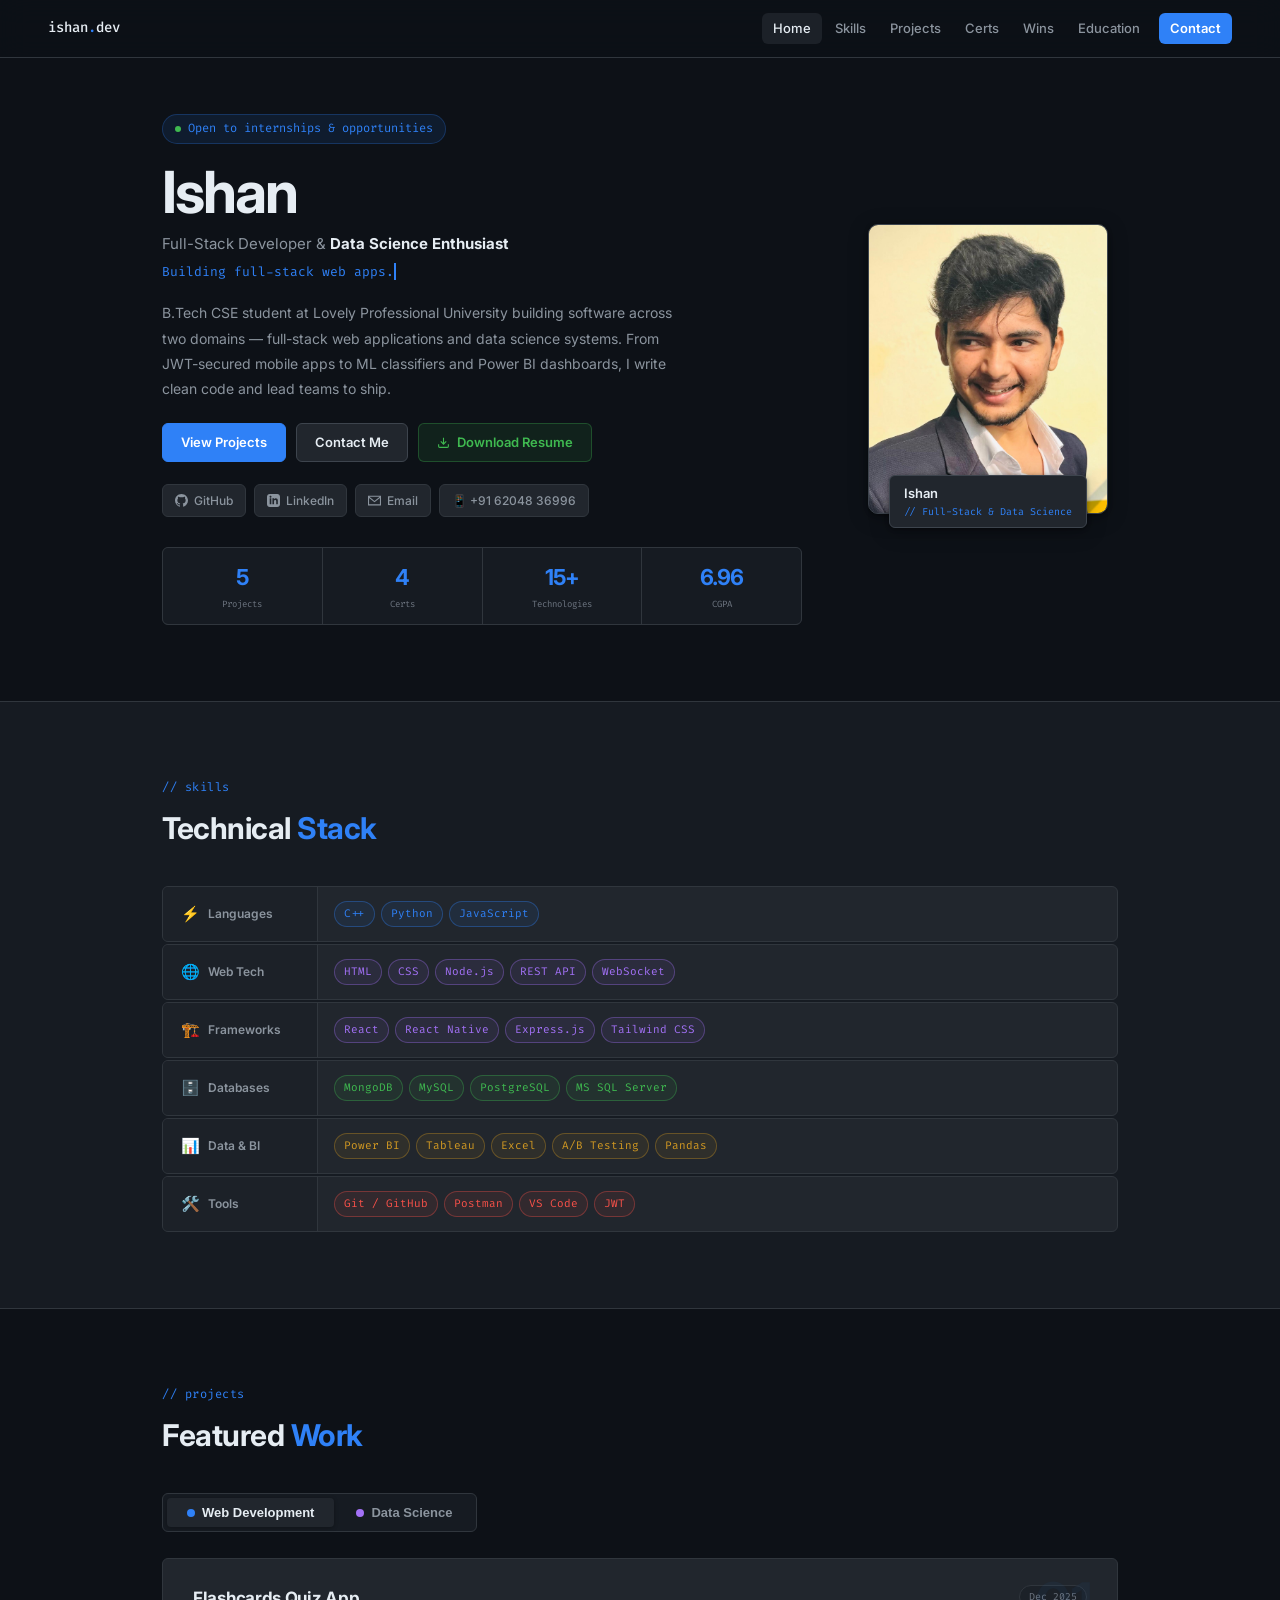
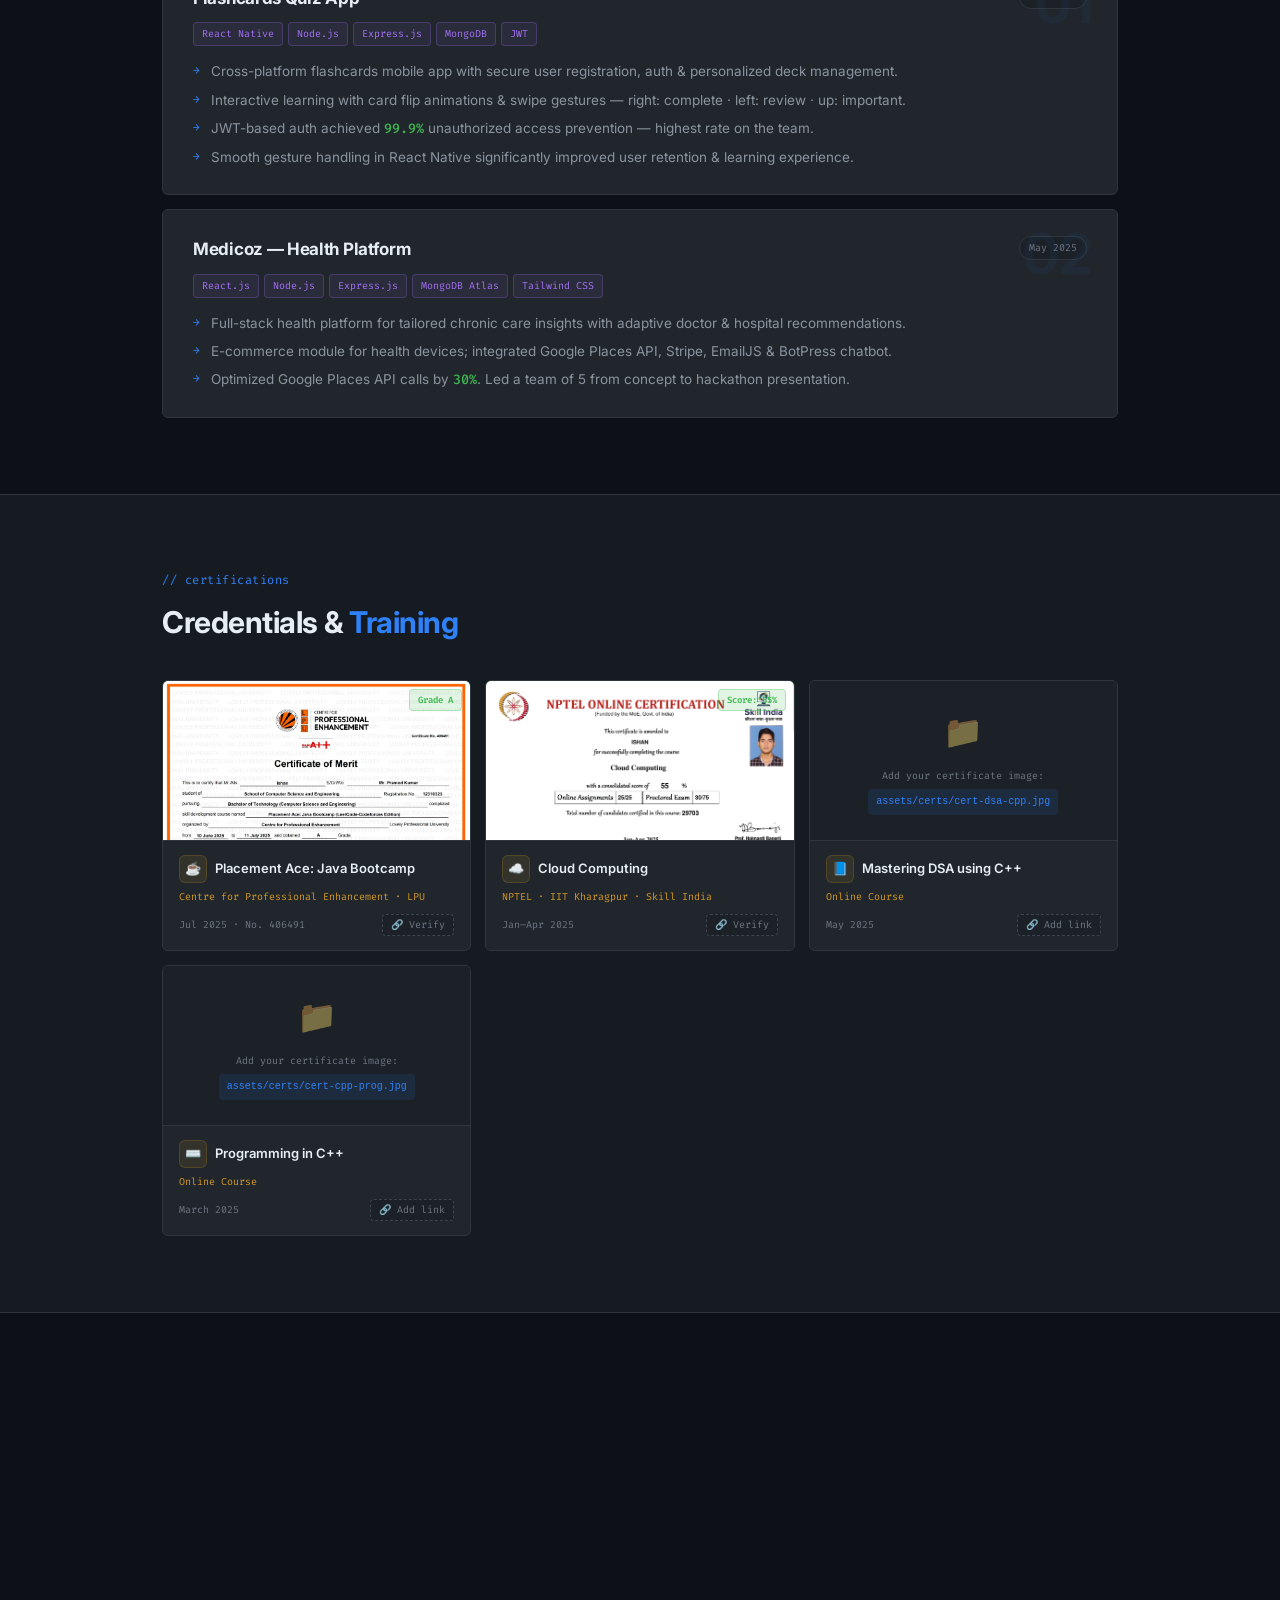
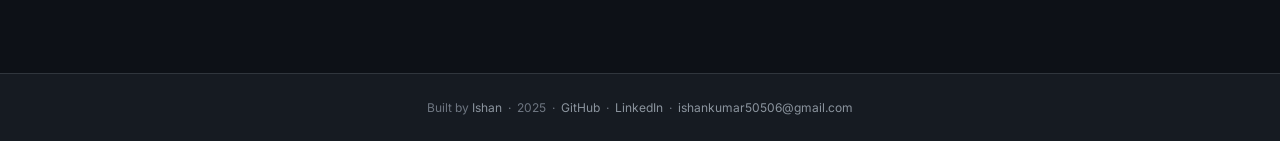
==== commit db40239a: "Removed Kumar from name" ====
--- a/index.html
+++ b/index.html
@@ -4,7 +4,7 @@
 <meta charset="UTF-8">
 <meta name="viewport" content="width=device-width, initial-scale=1.0">
 <title>Ishan | Full-Stack & Data Science Developer</title>
-<meta name="description" content="Ishan Kumar — B.Tech CSE at LPU. Full-Stack Developer and Data Science enthusiast.">
+<meta name="description" content="Ishan — B.Tech CSE at LPU. Full-Stack Developer and Data Science enthusiast.">
 <link rel="preconnect" href="https://fonts.googleapis.com">
 <link href="https://fonts.googleapis.com/css2?family=Inter:wght@300;400;500;600;700&family=Fira+Code:wght@400;500&display=swap" rel="stylesheet">
 <link rel="stylesheet" href="style.css">
@@ -51,7 +51,7 @@
         <div class="hero-badge">
           <span class="dot"></span>Open to internships &amp; opportunities
         </div>
-        <h1 class="hero-name">Ishan Kumar</h1>
+        <h1 class="hero-name">Ishan</h1>
         <p class="hero-sub">Full-Stack Developer &amp; <strong>Data Science Enthusiast</strong></p>
         <div class="hero-tw"><span id="tw" class="tw-c"></span></div>
         <p class="hero-bio">
@@ -115,7 +115,7 @@
         <div class="pframe">
           <img
             src="assets/images/Photo.jpeg"
-            alt="Ishan Kumar"
+            alt="Ishan"
             onerror="this.style.display='none'; document.getElementById('photo-ph').style.display='flex';"
           >
           <div class="photo-ph" id="photo-ph">
@@ -124,7 +124,7 @@
           </div>
         </div>
         <div class="pinfo">
-          <div class="pi-n">Ishan Kumar</div>
+          <div class="pi-n">Ishan</div>
           <div class="pi-r">// Full-Stack &amp; Data Science</div>
         </div>
       </div>
@@ -562,7 +562,7 @@
 <footer>
   <div class="wrap">
     <p>
-      Built by <a href="#home">Ishan Kumar</a> &nbsp;·&nbsp; 2025 &nbsp;·&nbsp;
+      Built by <a href="#home">Ishan</a> &nbsp;·&nbsp; 2025 &nbsp;·&nbsp;
       <a href="https://github.com/ishan20032007" target="_blank" rel="noopener">GitHub</a> &nbsp;·&nbsp;
       <a href="https://www.linkedin.com/in/ishankumar2003/" target="_blank" rel="noopener">LinkedIn</a> &nbsp;·&nbsp;
       <a href="mailto:ishankumar50506@gmail.com">ishankumar50506@gmail.com</a>
